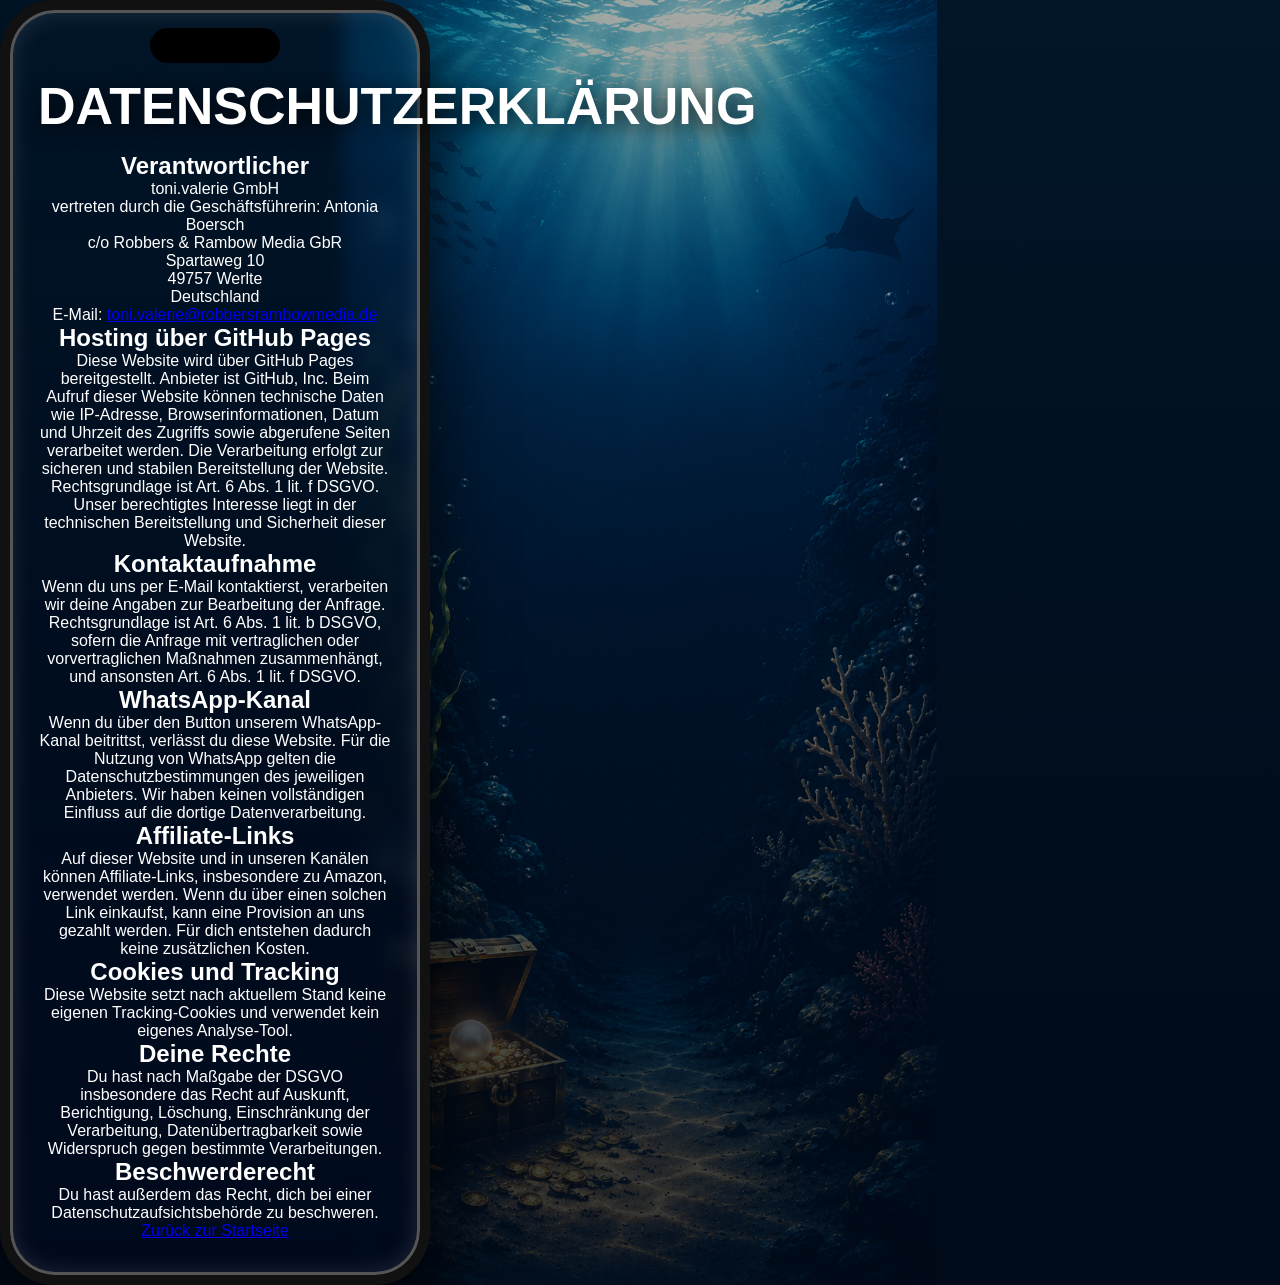
==== datenschutz.html @ 0666e799 "Impressum und Datenschutz ergänzt" ====
<!doctype html>
<html lang="de">
<head>
  <meta charset="utf-8" />
  <meta name="viewport" content="width=device-width, initial-scale=1" />
  <title>Datenschutz – Deal Taucher</title>
  <link rel="stylesheet" href="style.css" />
</head>
<body>
  <main class="hero">
    <section class="card legal">
      <h1>Datenschutzerklärung</h1>

      <h2>Verantwortlicher</h2>
      <p>
        toni.valerie GmbH<br>
        vertreten durch die Geschäftsführerin: Antonia Boersch<br>
        c/o Robbers & Rambow Media GbR<br>
        Spartaweg 10<br>
        49757 Werlte<br>
        Deutschland<br>
        E-Mail: <a href="mailto:toni.valerie@robbersrambowmedia.de">toni.valerie@robbersrambowmedia.de</a>
      </p>

      <h2>Hosting über GitHub Pages</h2>
      <p>
        Diese Website wird über GitHub Pages bereitgestellt. Anbieter ist GitHub, Inc.
        Beim Aufruf dieser Website können technische Daten wie IP-Adresse,
        Browserinformationen, Datum und Uhrzeit des Zugriffs sowie abgerufene Seiten verarbeitet werden.
        Die Verarbeitung erfolgt zur sicheren und stabilen Bereitstellung der Website.
      </p>
      <p>
        Rechtsgrundlage ist Art. 6 Abs. 1 lit. f DSGVO. Unser berechtigtes Interesse liegt
        in der technischen Bereitstellung und Sicherheit dieser Website.
      </p>

      <h2>Kontaktaufnahme</h2>
      <p>
        Wenn du uns per E-Mail kontaktierst, verarbeiten wir deine Angaben zur Bearbeitung
        der Anfrage. Rechtsgrundlage ist Art. 6 Abs. 1 lit. b DSGVO, sofern die Anfrage
        mit vertraglichen oder vorvertraglichen Maßnahmen zusammenhängt, und ansonsten
        Art. 6 Abs. 1 lit. f DSGVO.
      </p>

      <h2>WhatsApp-Kanal</h2>
      <p>
        Wenn du über den Button unserem WhatsApp-Kanal beitrittst, verlässt du diese Website.
        Für die Nutzung von WhatsApp gelten die Datenschutzbestimmungen des jeweiligen Anbieters.
        Wir haben keinen vollständigen Einfluss auf die dortige Datenverarbeitung.
      </p>

      <h2>Affiliate-Links</h2>
      <p>
        Auf dieser Website und in unseren Kanälen können Affiliate-Links, insbesondere zu Amazon,
        verwendet werden. Wenn du über einen solchen Link einkaufst, kann eine Provision an uns
        gezahlt werden. Für dich entstehen dadurch keine zusätzlichen Kosten.
      </p>

      <h2>Cookies und Tracking</h2>
      <p>
        Diese Website setzt nach aktuellem Stand keine eigenen Tracking-Cookies und verwendet kein
        eigenes Analyse-Tool.
      </p>

      <h2>Deine Rechte</h2>
      <p>
        Du hast nach Maßgabe der DSGVO insbesondere das Recht auf Auskunft, Berichtigung,
        Löschung, Einschränkung der Verarbeitung, Datenübertragbarkeit sowie Widerspruch gegen
        bestimmte Verarbeitungen.
      </p>

      <h2>Beschwerderecht</h2>
      <p>
        Du hast außerdem das Recht, dich bei einer Datenschutzaufsichtsbehörde zu beschweren.
      </p>

      <p><a href="index.html">Zurück zur Startseite</a></p>
    </section>
  </main>
</body>
</html>
---- style.css ----
* {
    margin: 0;
    padding: 0;
    box-sizing: border-box;
}

html,
body {
    min-height: 100%;
    font-family: Arial, Helvetica, sans-serif;
    color: white;
}

body {
    background:
        linear-gradient(
            rgba(0, 20, 40, 0.35),
            rgba(0, 10, 25, 0.8)
        ),
        url("assets/background-mobile.jpg");

    background-size: contain;
    background-position: center top;
    background-repeat: no-repeat;
    background-color: #031827;
}

.hero {
    background:
        linear-gradient(
            rgba(0, 20, 40, 0.35),
            rgba(0, 10, 25, 0.8)
        ),
        url("assets/background-mobile.jpg");

    background-size: contain;
    background-position: center top;
    background-repeat: no-repeat;
}



.card {
    position: relative;

    max-width: 430px;
    min-height: 820px;

    text-align: center;

    background:
        linear-gradient(
            rgba(0,20,40,0.25),
            rgba(0,10,30,0.75)
        );

    backdrop-filter: blur(10px);

    border-radius: 55px;

    padding:
        70px 28px
        35px;

    border:
        10px solid #111;

    box-shadow:
        inset 0 0 0 3px #555,
        inset 0 0 25px rgba(255,255,255,0.15),
        0 30px 80px rgba(0,0,0,0.8);
}


.logo {
    width: 150px;
    margin-bottom: 15px;
}


.eyebrow {
    color: #ffd35a;
    font-size: 18px;
    font-weight: bold;
    margin-bottom: 15px;
}


h1 {
    font-size: clamp(32px, 8vw, 52px);
    line-height: 1;
    text-transform: uppercase;
    margin-bottom: 20px;

    text-shadow:
        0 5px 20px rgba(0,0,0,0.8);
}


.subtitle {
    font-size: 18px;
    line-height: 1.4;
    margin-bottom: 30px;
}


.cta {
    display: block;

    background: white;
    color: #003049;

    padding: 20px 24px;

    border-radius: 999px;

    font-size: 24px;
    line-height: 1.15;
    font-weight: 900;

    text-decoration: none;

    box-shadow:
        0 8px 0 #ffd35a,
        0 15px 35px rgba(0,0,0,0.45);

    margin-bottom: 30px;

    text-shadow: none;
}
@media (max-width: 420px) {

    .cta {
        font-size: 21px;
    }

}

@media (max-width: 450px) {

    .hero {
        padding: 10px;
    }

    .card {
        border-width: 7px;
        border-radius: 45px;
        padding-left: 18px;
        padding-right: 18px;
    }

}

.cta:hover {
    transform: scale(1.03);
}


.features {
    display: grid;
    gap: 12px;

    font-size: 17px;
    font-weight: bold;

    margin-bottom: 30px;
}


.affiliate {
    font-size: 13px;
    opacity: 0.85;

    margin-bottom: 20px;
}


footer {
    font-size: 14px;
}


footer a {
    color: white;
}

.card::before {
    content: "";

    position: absolute;

    top: 18px;
    left: 50%;

    transform: translateX(-50%);

    width: 130px;
    height: 35px;

    background: black;

    border-radius: 999px;

    z-index: 5;
}
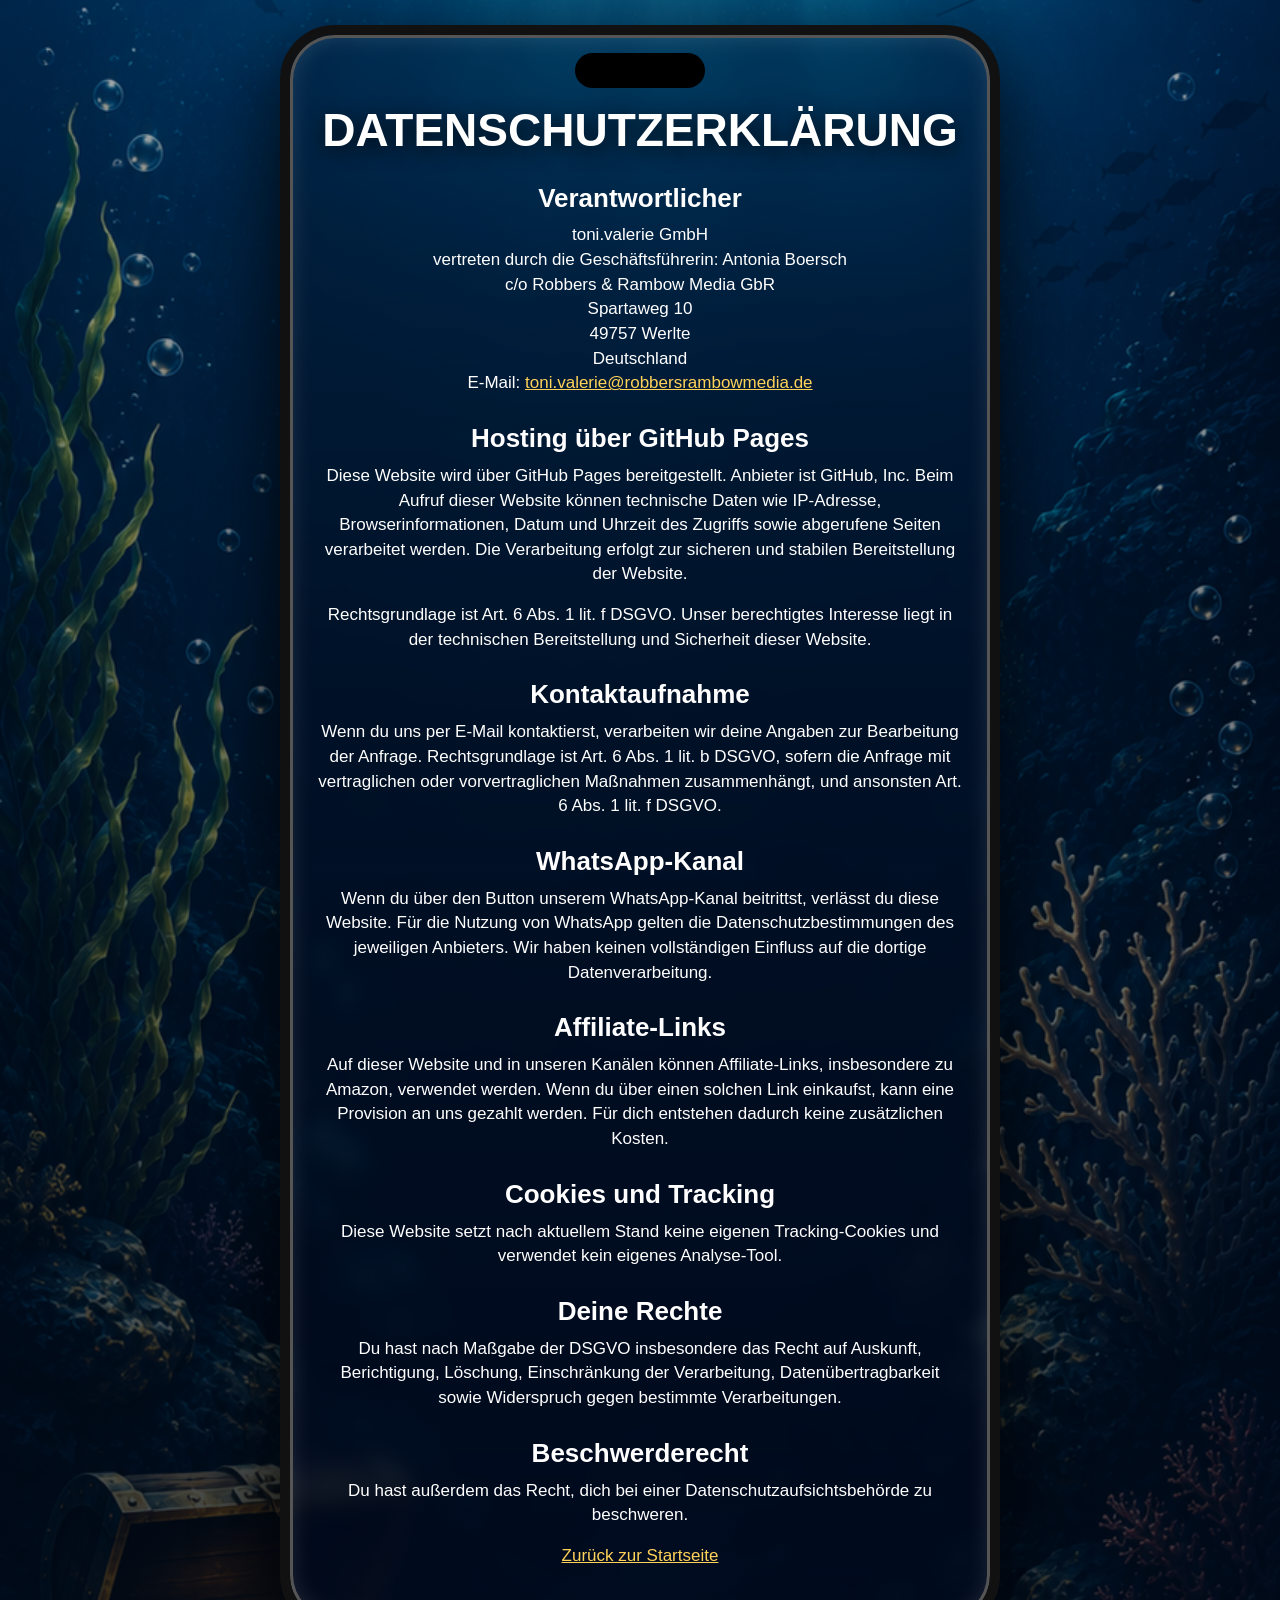
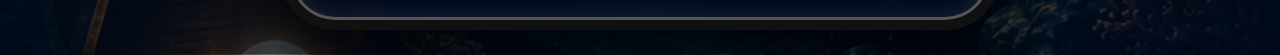
==== commit 8aecb7c8: "Finalize responsive Deal Taucher website" ====
--- a/datenschutz.html
+++ b/datenschutz.html
@@ -5,6 +5,7 @@
   <meta name="viewport" content="width=device-width, initial-scale=1" />
   <title>Datenschutz – Deal Taucher</title>
   <link rel="stylesheet" href="style.css" />
+  <link rel="icon" type="image/png" href="assets/favicon.png">
 </head>
 <body>
   <main class="hero">
--- a/style.css
+++ b/style.css
@@ -26,15 +26,23 @@
 }
 
 .hero {
+    min-height: 100vh;
+
+    display: flex;
+    align-items: center;
+    justify-content: center;
+
+    padding: 25px;
+
     background:
         linear-gradient(
             rgba(0, 20, 40, 0.35),
-            rgba(0, 10, 25, 0.8)
+            rgba(0, 10, 25, 0.75)
         ),
         url("assets/background-mobile.jpg");
 
-    background-size: contain;
-    background-position: center top;
+    background-size: cover;
+    background-position: center;
     background-repeat: no-repeat;
 }
 
@@ -202,4 +210,40 @@
     border-radius: 999px;
 
     z-index: 5;
-}+}
+
+
+.legal {
+    text-align: left;
+    max-width: 720px;
+    min-height: auto;
+}
+
+.legal h1 {
+    font-size: clamp(28px, 8vw, 46px);
+    line-height: 1.1;
+    word-break: break-word;
+    overflow-wrap: anywhere;
+    text-align: center;
+}
+
+.legal h2 {
+    font-size: 26px;
+    line-height: 1.15;
+    margin-top: 28px;
+    margin-bottom: 10px;
+    text-align: center;
+}
+
+.legal p {
+    font-size: 17px;
+    line-height: 1.45;
+    margin-bottom: 16px;
+    text-align: center;
+}
+
+.legal a {
+    color: #ffd35a;
+    overflow-wrap: anywhere;
+}
+
